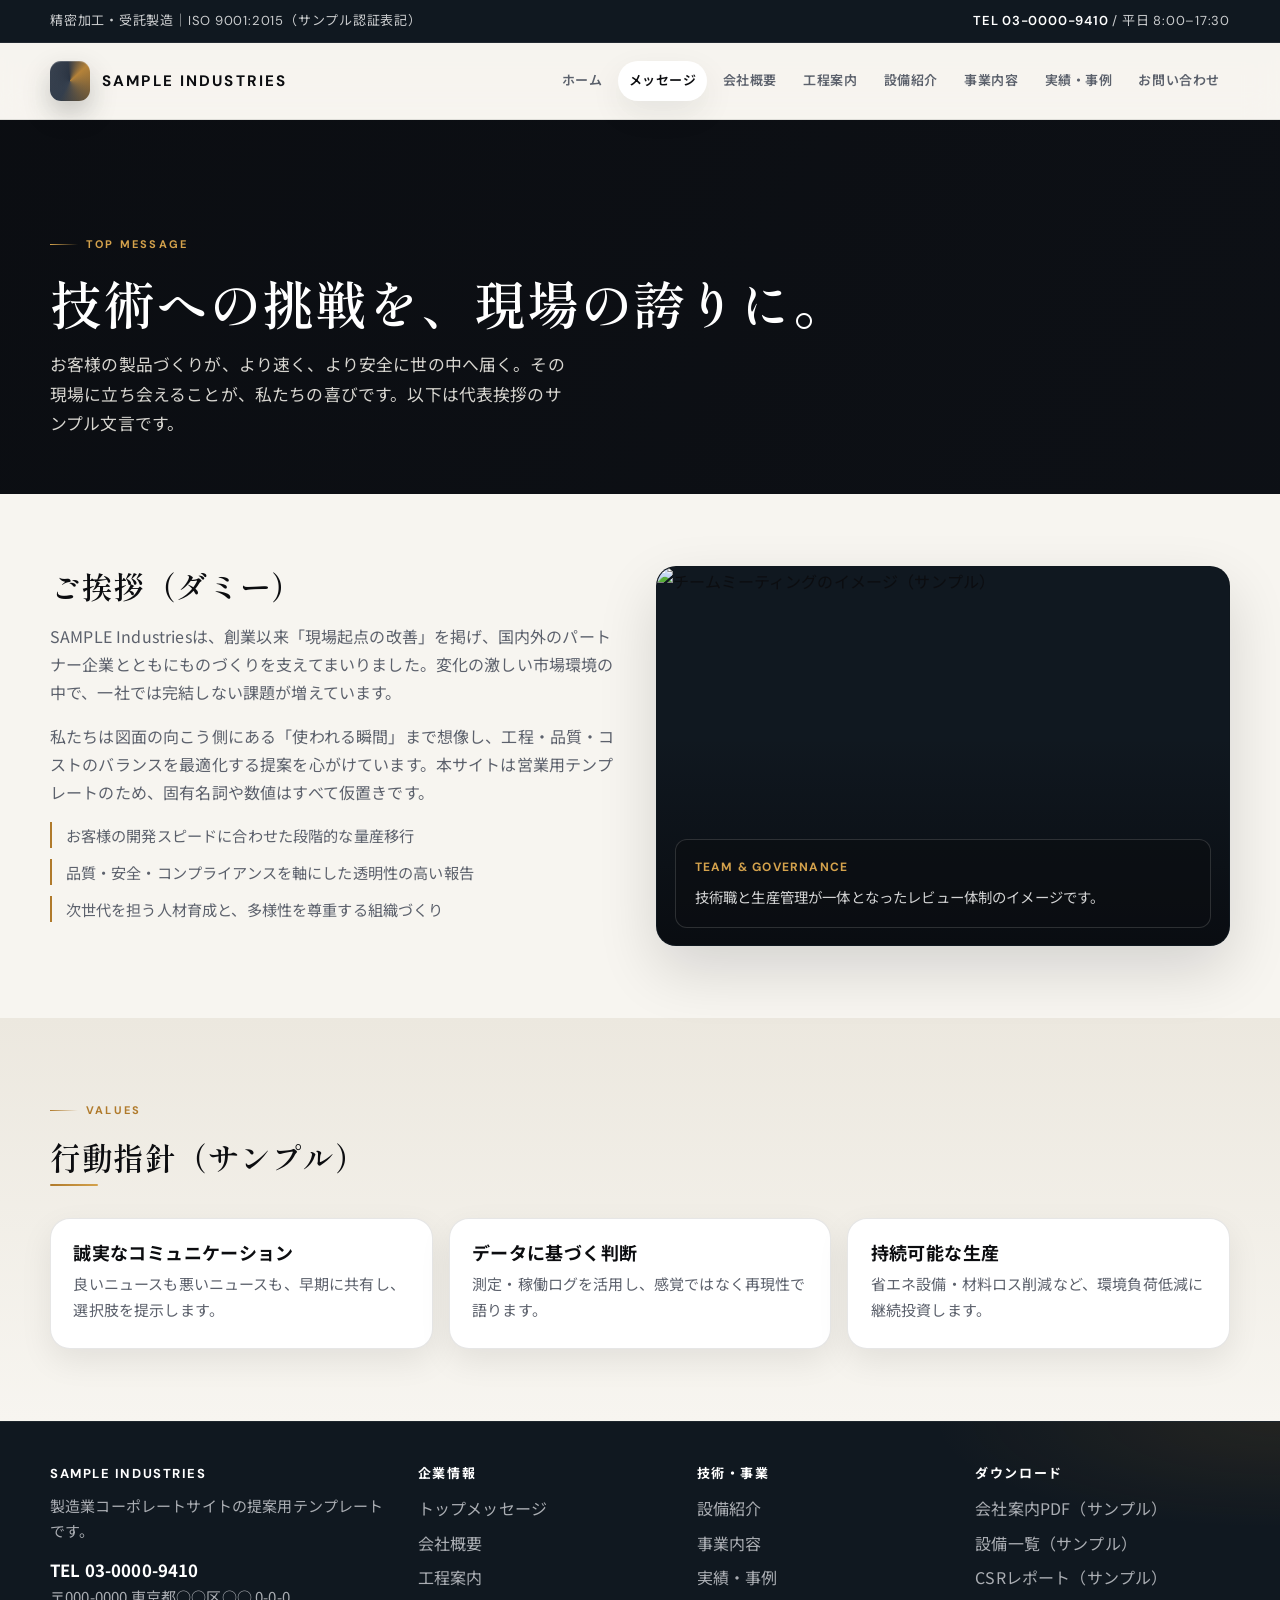
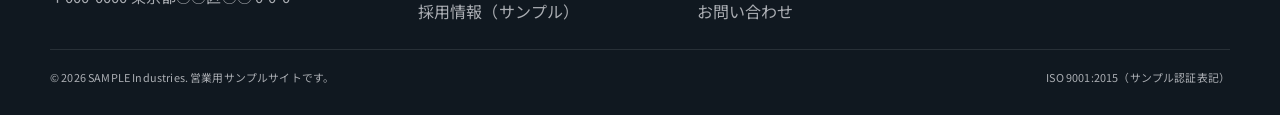
==== about.html @ 42953456 "first commit" ====
<!doctype html>
<html lang="ja">
  <head>
    <meta charset="UTF-8" />
    <meta name="viewport" content="width=device-width, initial-scale=1.0" />
    <title>トップメッセージ | SAMPLE Industries</title>
    <link rel="preconnect" href="https://fonts.googleapis.com" />
    <link rel="preconnect" href="https://fonts.gstatic.com" crossorigin />
    <link
      href="https://fonts.googleapis.com/css2?family=DM+Sans:ital,opsz,wght@0,9..40,400;0,9..40,500;0,9..40,600;0,9..40,700&family=Noto+Sans+JP:wght@400;500;600;700&family=Shippori+Mincho:wght@500;600;700&display=swap"
      rel="stylesheet"
    />
    <link rel="stylesheet" href="assets/css/style.css" />
  </head>
  <body>
    <div class="topbar">
      <div class="container topbar-inner">
        <div>精密加工・受託製造｜ISO 9001:2015（サンプル認証表記）</div>
        <div><strong>TEL 03-0000-9410</strong> / 平日 8:00–17:30</div>
      </div>
    </div>
    <header class="site-header">
      <div class="container header-inner">
        <a href="index.html" class="brand">
          <span class="brand-mark" aria-hidden="true"></span>
          <span>SAMPLE Industries</span>
        </a>
        <button class="nav-toggle" type="button" aria-label="メニューを開く" aria-expanded="false">Menu</button>
        <nav class="global-nav">
          <div class="global-nav__scroll">
          <a href="index.html">ホーム</a>
          <a href="about.html" class="is-active">メッセージ</a>
          <a href="company.html">会社概要</a>
          <a href="process.html">工程案内</a>
          <a href="equipment.html">設備紹介</a>
          <a href="services.html">事業内容</a>
          <a href="works.html">実績・事例</a>
          <a href="contact.html" class="global-nav__contact-link">お問い合わせ</a>
          </div>
          <div class="mobile-nav-cta">
            <div class="mobile-nav-cta__card">
              <p class="mobile-nav-cta__title">
                加工・製造に関するお悩みは、なんでもお気軽にご相談ください！
              </p>
              <a href="contact.html" class="mobile-nav-cta__btn">
                フォームで相談する
                <span class="mobile-nav-cta__btn-icon" aria-hidden="true">▶</span>
              </a>
              <p class="mobile-nav-cta__tel">
                <a href="tel:+81300009410">
                  <svg viewBox="0 0 24 24" width="24" height="24" aria-hidden="true">
                    <path
                      d="M6.62 10.79c1.44 2.83 3.76 5.14 6.59 6.59l2.2-2.2c.27-.27.67-.36 1.02-.24 1.12.37 2.33.57 3.57.57.55 0 1 .45 1 1V20c0 .55-.45 1-1 1-9.39 0-17-7.61-17-17 0-.55.45-1 1-1h3.5c.55 0 1 .45 1 1 0 1.25.2 2.45.57 3.57.11.35.03.74-.25 1.02l-2.2 2.2z"
                    />
                  </svg>
                  03-0000-9410
                </a>
              </p>
              <p class="mobile-nav-cta__hours">お電話でのご相談はこちら（土日を除く 平日8:00〜17:30）</p>
            </div>
          </div>
        </nav>
      </div>
    </header>

    <main>
      <section class="sub-hero bg-image-section" style="--bg-image: url('https://images.unsplash.com/photo-1473341304170-971dccb5ac1e?auto=format&fit=crop&w=2000&q=80')">
        <div class="container">
          <span class="eyebrow">Top message</span>
          <h1>技術への挑戦を、現場の誇りに。</h1>
          <p class="lead">
            お客様の製品づくりが、より速く、より安全に世の中へ届く。その現場に立ち会えることが、私たちの喜びです。以下は代表挨拶のサンプル文言です。
          </p>
        </div>
      </section>

      <section>
        <div class="container hero-grid">
          <article class="text-block">
            <h2>ご挨拶（ダミー）</h2>
            <p>
              SAMPLE
              Industriesは、創業以来「現場起点の改善」を掲げ、国内外のパートナー企業とともにものづくりを支えてまいりました。変化の激しい市場環境の中で、一社では完結しない課題が増えています。
            </p>
            <p>
              私たちは図面の向こう側にある「使われる瞬間」まで想像し、工程・品質・コストのバランスを最適化する提案を心がけています。本サイトは営業用テンプレートのため、固有名詞や数値はすべて仮置きです。
            </p>
            <ul class="feature-list">
              <li>お客様の開発スピードに合わせた段階的な量産移行</li>
              <li>品質・安全・コンプライアンスを軸にした透明性の高い報告</li>
              <li>次世代を担う人材育成と、多様性を尊重する組織づくり</li>
            </ul>
          </article>
          <article class="visual-card">
            <img
              src="https://images.unsplash.com/photo-1522071820081-009f0129c71c?auto=format&fit=crop&w=1200&q=80"
              alt="チームミーティングのイメージ（サンプル）"
              width="1200"
              height="800"
            />
            <div class="visual-meta">
              <strong>Team &amp; Governance</strong>
              <p>技術職と生産管理が一体となったレビュー体制のイメージです。</p>
            </div>
          </article>
        </div>
      </section>

      <section class="section-muted">
        <div class="container">
          <div class="section-head">
            <span class="eyebrow">Values</span>
            <h2>行動指針（サンプル）</h2>
          </div>
          <div class="service-tiles">
            <article class="service-tile">
              <h3>誠実なコミュニケーション</h3>
              <p>良いニュースも悪いニュースも、早期に共有し、選択肢を提示します。</p>
            </article>
            <article class="service-tile">
              <h3>データに基づく判断</h3>
              <p>測定・稼働ログを活用し、感覚ではなく再現性で語ります。</p>
            </article>
            <article class="service-tile">
              <h3>持続可能な生産</h3>
              <p>省エネ設備・材料ロス削減など、環境負荷低減に継続投資します。</p>
            </article>
          </div>
        </div>
      </section>
    </main>

    <footer class="site-footer">
      <div class="container">
        <div class="footer-grid">
          <div class="footer-col footer-contact">
            <h3>SAMPLE Industries</h3>
            <p>製造業コーポレートサイトの提案用テンプレートです。</p>
            <p><strong>TEL 03-0000-9410</strong><br />〒000-0000 東京都○○区○○ 0-0-0</p>
          </div>
          <div class="footer-col">
            <h3>企業情報</h3>
            <ul>
              <li><a href="about.html">トップメッセージ</a></li>
              <li><a href="company.html">会社概要</a></li>
              <li><a href="process.html">工程案内</a></li>
              <li><a href="recruit.html">採用情報（サンプル）</a></li>
            </ul>
          </div>
          <div class="footer-col">
            <h3>技術・事業</h3>
            <ul>
              <li><a href="equipment.html">設備紹介</a></li>
              <li><a href="services.html">事業内容</a></li>
              <li><a href="works.html">実績・事例</a></li>
              <li><a href="contact.html">お問い合わせ</a></li>
            </ul>
          </div>
          <div class="footer-col">
            <h3>ダウンロード</h3>
            <ul>
              <li><a href="contact.html">会社案内PDF（サンプル）</a></li>
              <li><a href="contact.html">設備一覧（サンプル）</a></li>
              <li><a href="contact.html">CSRレポート（サンプル）</a></li>
            </ul>
          </div>
        </div>
        <div class="footer-bottom">
          <small>© 2026 SAMPLE Industries. 営業用サンプルサイトです。</small>
          <small>ISO 9001:2015（サンプル認証表記）</small>
        </div>
      </div>
    </footer>

    <script src="assets/js/main.js"></script>
  </body>
</html>
---- assets/css/style.css ----
/* SAMPLE Industries — manufacturing corporate template */

:root {
  --ink: #0c0d10;
  --ink-soft: #1e2229;
  --paper: #f7f5f0;
  --paper-2: #ece8df;
  --line: rgba(12, 13, 16, 0.1);
  --line-strong: rgba(12, 13, 16, 0.18);
  --muted: #5c616c;
  --fog: #8b9099;
  --accent: #b07a2b;
  --accent-2: #d4a24c;
  --deep: #101820;
  --deep-2: #1a2433;
  --glow: rgba(212, 162, 76, 0.35);
  --radius: 20px;
  --radius-sm: 12px;
  --shadow: 0 24px 60px rgba(8, 10, 14, 0.14);
  --shadow-soft: 0 12px 32px rgba(8, 10, 14, 0.08);
  --container: min(1180px, calc(100vw - 2.5rem));
  --font-sans: "Noto Sans JP", "DM Sans", system-ui, sans-serif;
  --font-display: "Shippori Mincho", "Noto Serif JP", serif;
  --font-ui: "DM Sans", "Noto Sans JP", system-ui, sans-serif;
  /* モバイルドロワー：トップバー + ヘッダー分をビューポートから差し引く基準（min-height と一致） */
  --topbar-min-h: 42px;
  --site-header-min-h: 76px;
}

*,
*::before,
*::after {
  box-sizing: border-box;
}

html {
  scroll-behavior: smooth;
}

html.nav-open {
  overflow: hidden !important;
}

body.nav-open {
  overflow: hidden !important;
}

body {
  margin: 0;
  color: var(--ink);
  background: var(--paper);
  font-family: var(--font-sans);
  font-size: 1rem;
  line-height: 1.75;
  letter-spacing: 0.01em;
  -webkit-font-smoothing: antialiased;
}

img {
  max-width: 100%;
  display: block;
}

a {
  color: inherit;
  text-decoration: none;
}

.container {
  width: var(--container);
  margin: 0 auto;
}

/* —— Top bar —— */
.topbar {
  background: var(--deep);
  color: rgba(255, 255, 255, 0.78);
  font-family: var(--font-ui);
  font-size: 0.8125rem;
  letter-spacing: 0.06em;
  border-bottom: 1px solid rgba(255, 255, 255, 0.08);
}

.topbar-inner {
  min-height: 42px;
  display: flex;
  align-items: center;
  justify-content: space-between;
  gap: 1rem;
  flex-wrap: wrap;
}

.topbar strong {
  color: #fff;
  font-weight: 600;
}

/* —— Header —— */
.site-header {
  position: sticky;
  top: 0;
  z-index: 120;
  background: rgba(247, 245, 240, 0.82);
  backdrop-filter: blur(16px) saturate(1.2);
  border-bottom: 1px solid var(--line);
}

.header-inner {
  display: flex;
  align-items: center;
  justify-content: space-between;
  gap: 1.25rem;
  min-height: 76px;
}

.brand {
  display: inline-flex;
  align-items: center;
  gap: 0.75rem;
  flex-shrink: 0;
}

.brand-mark {
  width: 40px;
  height: 40px;
  border-radius: 11px;
  background:
    linear-gradient(145deg, rgba(255, 255, 255, 0.12), transparent),
    conic-gradient(from 210deg, #2a3544, #1a2433 40%, #b07a2b 55%, #2a3544);
  box-shadow:
    0 1px 0 rgba(255, 255, 255, 0.2) inset,
    0 12px 28px rgba(0, 0, 0, 0.22);
}

.brand span:last-child {
  font-family: var(--font-ui);
  font-weight: 700;
  font-size: 0.95rem;
  letter-spacing: 0.14em;
  text-transform: uppercase;
  color: var(--ink);
}

.nav-toggle {
  display: none;
  border: 1px solid var(--line-strong);
  background: #fff;
  color: var(--ink);
  border-radius: 10px;
  padding: 0.5rem 0.85rem;
  font-family: var(--font-ui);
  font-size: 0.75rem;
  font-weight: 600;
  letter-spacing: 0.12em;
  cursor: pointer;
}

.global-nav {
  display: flex;
  align-items: center;
  justify-content: flex-end;
  flex-wrap: wrap;
  gap: 0.15rem 0.35rem;
}

/* PCは display:contents でリンクを横並びに。SPではスクロール領域としてボックス化 */
.global-nav__scroll {
  display: contents;
}

.global-nav__scroll > a {
  font-family: var(--font-ui);
  font-size: 0.8125rem;
  font-weight: 600;
  letter-spacing: 0.04em;
  color: var(--muted);
  padding: 0.55rem 0.65rem;
  border-radius: 999px;
  transition:
    color 0.2s ease,
    background 0.2s ease;
}

.global-nav__scroll > a:hover {
  color: var(--ink);
  background: rgba(12, 13, 16, 0.05);
}

.global-nav__scroll > a.is-active {
  color: var(--ink);
  background: #fff;
  box-shadow: var(--shadow-soft);
}

/* PCヘッダーのみ「お問い合わせ」リンクを表示。SPドロワー下部にCTAを別配置 */
.mobile-nav-cta {
  display: none;
}

/* —— Typography —— */
h1,
h2,
h3 {
  margin: 0 0 0.85rem;
  font-family: var(--font-display);
  font-weight: 600;
  line-height: 1.28;
  letter-spacing: 0.02em;
}

h1 {
  font-size: clamp(2rem, 4.2vw, 3.25rem);
}

h2 {
  font-size: clamp(1.45rem, 2.4vw, 2rem);
}

h3 {
  font-size: 1.125rem;
  font-family: var(--font-sans);
  font-weight: 700;
}

.lead {
  color: var(--muted);
  max-width: 58ch;
  margin: 0;
  font-size: 1.05rem;
}

.eyebrow {
  display: inline-flex;
  align-items: center;
  gap: 0.5rem;
  font-family: var(--font-ui);
  font-size: 0.6875rem;
  font-weight: 700;
  letter-spacing: 0.2em;
  text-transform: uppercase;
  color: var(--accent);
  margin-bottom: 1rem;
}

.eyebrow::before {
  content: "";
  width: 28px;
  height: 1px;
  background: linear-gradient(90deg, var(--accent), transparent);
}

.section-head {
  margin-bottom: 2rem;
}

.section-head h2 {
  position: relative;
  padding-bottom: 0.65rem;
}

.section-head h2::after {
  content: "";
  position: absolute;
  left: 0;
  bottom: 0;
  width: 48px;
  height: 2px;
  background: linear-gradient(90deg, var(--accent), var(--accent-2));
  border-radius: 99px;
}

.section-head-row {
  display: flex;
  align-items: flex-end;
  justify-content: space-between;
  gap: 1rem;
  flex-wrap: wrap;
}

.section-link {
  display: inline-flex;
  align-items: center;
  gap: 0.4rem;
  font-family: var(--font-ui);
  font-weight: 600;
  font-size: 0.875rem;
  color: var(--accent);
  letter-spacing: 0.04em;
}

.section-link::after {
  content: "→";
  transition: transform 0.2s ease;
}

.section-link:hover::after {
  transform: translateX(4px);
}

.section-link.light {
  color: #fff;
}

/* —— Buttons —— */
.btn {
  display: inline-flex;
  align-items: center;
  justify-content: center;
  gap: 0.5rem;
  padding: 0.85rem 1.35rem;
  border-radius: 999px;
  font-family: var(--font-ui);
  font-weight: 600;
  font-size: 0.875rem;
  letter-spacing: 0.06em;
  border: 1px solid transparent;
  cursor: pointer;
  transition:
    transform 0.2s ease,
    box-shadow 0.2s ease,
    background 0.2s ease;
}

.btn-primary {
  background: linear-gradient(135deg, #c48a32, #9a6b2b);
  color: #fff;
  box-shadow: 0 14px 36px rgba(176, 122, 43, 0.35);
}

.btn-primary:hover {
  transform: translateY(-2px);
  box-shadow: 0 18px 44px rgba(176, 122, 43, 0.42);
}

.btn-ghost {
  border-color: rgba(255, 255, 255, 0.35);
  color: #fff;
  background: rgba(255, 255, 255, 0.06);
}

.btn-ghost:hover {
  background: rgba(255, 255, 255, 0.12);
}

.btn-outline {
  border-color: var(--line-strong);
  color: var(--ink);
  background: #fff;
}

.btn-outline:hover {
  border-color: var(--ink);
}

.hero-cta {
  margin-top: 1.75rem;
  display: flex;
  gap: 0.85rem;
  flex-wrap: wrap;
}

/* —— Home hero —— */
.hero-home {
  position: relative;
  min-height: calc(100vh - 118px);
  display: grid;
  align-items: end;
  padding: 0;
  overflow: hidden;
  background: var(--deep);
}

.hero-home__media {
  position: absolute;
  inset: 0;
}

.hero-home__media img {
  width: 100%;
  height: 100%;
  object-fit: cover;
  transform: scale(1.04);
  animation: hero-ken 22s ease-in-out infinite alternate;
}

@keyframes hero-ken {
  from {
    transform: scale(1.04) translate(0, 0);
  }
  to {
    transform: scale(1.12) translate(-1.5%, 1%);
  }
}

.hero-home__veil {
  position: absolute;
  inset: 0;
  background:
    linear-gradient(105deg, rgba(8, 10, 14, 0.88) 0%, rgba(8, 10, 14, 0.55) 45%, rgba(8, 10, 14, 0.25) 100%),
    radial-gradient(ellipse 80% 50% at 20% 100%, rgba(176, 122, 43, 0.2), transparent 55%);
}

.hero-home__grid {
  position: absolute;
  inset: 0;
  opacity: 0.07;
  background-image:
    linear-gradient(rgba(255, 255, 255, 1) 1px, transparent 1px),
    linear-gradient(90deg, rgba(255, 255, 255, 1) 1px, transparent 1px);
  background-size: 56px 56px;
  pointer-events: none;
}

.hero-home__content {
  position: relative;
  z-index: 2;
  width: 100%;
  padding: clamp(2.5rem, 6vw, 5rem) 0 clamp(2.5rem, 5vw, 4rem);
}

.hero-home__content .container {
  max-width: 1180px;
}

.hero-home__tag {
  font-family: var(--font-ui);
  font-size: 0.6875rem;
  font-weight: 700;
  letter-spacing: 0.22em;
  text-transform: uppercase;
  color: rgba(255, 255, 255, 0.55);
  margin-bottom: 1rem;
}

.hero-home h1 {
  color: #fff;
  max-width: 14ch;
  text-shadow: 0 2px 40px rgba(0, 0, 0, 0.35);
}

.hero-home .lead {
  color: rgba(255, 255, 255, 0.82);
  max-width: 48ch;
  font-size: clamp(0.95rem, 1.5vw, 1.1rem);
}

.hero-home__scroll {
  display: inline-flex;
  align-items: center;
  gap: 0.5rem;
  margin-top: 2rem;
  font-family: var(--font-ui);
  font-size: 0.6875rem;
  letter-spacing: 0.28em;
  text-transform: uppercase;
  color: rgba(255, 255, 255, 0.45);
}

.hero-home__scroll span {
  display: block;
  width: 1px;
  height: 40px;
  background: linear-gradient(180deg, var(--accent-2), transparent);
}

/* —— Inner page hero —— */
.sub-hero {
  position: relative;
  padding: clamp(4rem, 10vw, 6.5rem) 0 clamp(2.5rem, 5vw, 3.5rem);
  overflow: hidden;
}

/* position: relative が無いと ::before/::after がセクション外に張り付き、明背景＋白文字になる */
.bg-image-section {
  position: relative;
  overflow: hidden;
  isolation: isolate;
  color: #f4f1eb;
}

.bg-image-section::before {
  content: "";
  position: absolute;
  inset: 0;
  z-index: 0;
  background-color: #151b24;
  background-image: var(--bg-image);
  background-size: cover;
  background-position: center;
}

.bg-image-section::after {
  content: "";
  position: absolute;
  inset: 0;
  z-index: 1;
  background: linear-gradient(120deg, rgba(10, 12, 16, 0.9), rgba(10, 12, 16, 0.72));
  pointer-events: none;
}

.bg-image-section .container {
  position: relative;
  z-index: 2;
}

.bg-image-section .eyebrow {
  color: var(--accent-2);
}

.bg-image-section .eyebrow::before {
  background: linear-gradient(90deg, var(--accent-2), transparent);
}

.bg-image-section h1 {
  color: #fff;
}

.bg-image-section .section-head h2 {
  color: #f4f1eb;
}

.bg-image-section .section-head h2::after {
  background: linear-gradient(90deg, var(--accent-2), rgba(255, 255, 255, 0.55));
}

.bg-image-section .lead,
.bg-image-section p {
  color: rgba(244, 241, 235, 0.88);
}

/* —— Sections —— */
section {
  padding: clamp(3rem, 6vw, 4.5rem) 0;
}

.section-dark {
  background: var(--deep);
  color: rgba(255, 255, 255, 0.82);
}

.section-dark h2,
.section-dark h3 {
  color: #fff;
}

.section-dark .section-head h2::after {
  background: linear-gradient(90deg, var(--accent-2), #fff);
}

.section-dark .lead,
.section-dark p {
  color: rgba(255, 255, 255, 0.72);
}

.section-dark .eyebrow {
  color: var(--accent-2);
}

.section-muted {
  background: linear-gradient(180deg, var(--paper-2), var(--paper));
}

/* —— Statement band —— */
.statement {
  display: grid;
  grid-template-columns: 1fr 1.15fr;
  gap: clamp(1.5rem, 4vw, 3rem);
  align-items: center;
}

.statement__figure {
  position: relative;
  border-radius: calc(var(--radius) + 6px);
  overflow: hidden;
  box-shadow: var(--shadow);
  border: 1px solid var(--line);
  aspect-ratio: 4/3;
}

.statement__figure img {
  width: 100%;
  height: 100%;
  object-fit: cover;
}

.statement__figure::after {
  content: "";
  position: absolute;
  inset: 0;
  border-radius: inherit;
  box-shadow: inset 0 0 0 1px rgba(255, 255, 255, 0.12);
  pointer-events: none;
}

.pullquote {
  font-family: var(--font-display);
  font-size: clamp(1.35rem, 2.2vw, 1.75rem);
  line-height: 1.55;
  color: var(--ink-soft);
  margin: 0 0 1.25rem;
  padding-left: 1.25rem;
  border-left: 3px solid var(--accent);
}

/* —— Reason grid (Kogure-style) —— */
.reason-grid {
  display: grid;
  grid-template-columns: repeat(3, 1fr);
  gap: 1rem;
}

.reason-card {
  background: rgba(255, 255, 255, 0.04);
  border: 1px solid rgba(255, 255, 255, 0.12);
  border-radius: var(--radius);
  padding: 1.35rem 1.4rem;
  transition:
    border-color 0.25s ease,
    transform 0.25s ease,
    background 0.25s ease;
}

.reason-card:hover {
  border-color: rgba(212, 162, 76, 0.45);
  background: rgba(255, 255, 255, 0.06);
  transform: translateY(-3px);
}

.reason-card__num {
  font-family: var(--font-ui);
  font-size: 0.6875rem;
  font-weight: 700;
  letter-spacing: 0.16em;
  color: var(--accent-2);
  margin-bottom: 0.5rem;
}

.reason-card h3 {
  color: #fff;
  margin-bottom: 0.5rem;
}

.reason-card p {
  margin: 0;
  font-size: 0.9375rem;
  color: rgba(255, 255, 255, 0.68);
  line-height: 1.65;
}

/* —— Service tiles —— */
.service-tiles {
  display: grid;
  grid-template-columns: repeat(3, 1fr);
  gap: 1rem;
}

.service-tile {
  position: relative;
  background: #fff;
  border: 1px solid var(--line);
  border-radius: var(--radius);
  padding: 1.35rem 1.4rem 1.5rem;
  box-shadow: var(--shadow-soft);
  overflow: hidden;
  transition:
    box-shadow 0.25s ease,
    transform 0.25s ease;
}

.service-tile::before {
  content: "";
  position: absolute;
  top: 0;
  left: 0;
  right: 0;
  height: 3px;
  background: linear-gradient(90deg, var(--accent), var(--accent-2));
  opacity: 0;
  transition: opacity 0.25s ease;
}

.service-tile:hover {
  transform: translateY(-4px);
  box-shadow: var(--shadow);
}

.service-tile:hover::before {
  opacity: 1;
}

.service-tile h3 {
  margin-bottom: 0.45rem;
}

.service-tile p {
  margin: 0;
  color: var(--muted);
  font-size: 0.9375rem;
}

/* —— Works cards —— */
.works-grid {
  display: grid;
  grid-template-columns: repeat(2, 1fr);
  gap: 1.25rem;
}

.work-card {
  border-radius: var(--radius);
  overflow: hidden;
  border: 1px solid var(--line);
  background: #fff;
  box-shadow: var(--shadow-soft);
  display: grid;
  grid-template-rows: auto 1fr;
  transition: box-shadow 0.25s ease;
}

.work-card:hover {
  box-shadow: var(--shadow);
}

.work-card img {
  width: 100%;
  height: 240px;
  object-fit: cover;
}

.work-card__body {
  padding: 1.25rem 1.35rem 1.4rem;
}

.work-card__meta {
  font-family: var(--font-ui);
  font-size: 0.6875rem;
  font-weight: 700;
  letter-spacing: 0.14em;
  text-transform: uppercase;
  color: var(--accent);
  margin-bottom: 0.35rem;
}

.work-card p {
  margin: 0;
  color: var(--muted);
  font-size: 0.9375rem;
}

/* —— Feature band (on image section) —— */
.feature-band {
  display: grid;
  grid-template-columns: repeat(3, 1fr);
  gap: 1rem;
}

.feature-band article {
  border: 1px solid rgba(255, 255, 255, 0.22);
  border-radius: var(--radius-sm);
  padding: 1.1rem 1.15rem;
  background: rgba(255, 255, 255, 0.06);
  backdrop-filter: blur(6px);
}

.feature-band h3 {
  color: #fff;
  font-size: 1rem;
}

.feature-band p {
  margin: 0;
  color: rgba(255, 255, 255, 0.78);
  font-size: 0.9rem;
}

/* —— News —— */
.news-list {
  list-style: none;
  margin: 0;
  padding: 0;
  border: 1px solid var(--line);
  border-radius: var(--radius);
  background: #fff;
  overflow: hidden;
  box-shadow: var(--shadow-soft);
}

.news-list li {
  padding: 1rem 1.15rem;
  border-bottom: 1px solid var(--line);
  color: var(--muted);
  display: flex;
  gap: 1rem;
  align-items: baseline;
  flex-wrap: wrap;
}

.news-list li:last-child {
  border-bottom: none;
}

.news-list span {
  font-family: var(--font-ui);
  font-weight: 700;
  font-size: 0.8125rem;
  letter-spacing: 0.06em;
  color: var(--accent);
  flex-shrink: 0;
}

/* —— Marquee gallery —— */
.carousel-section {
  padding-bottom: 0;
}

.carousel-section .section-head {
  padding-left: max(1.25rem, calc((100vw - 1180px) / 2));
  padding-right: max(1.25rem, calc((100vw - 1180px) / 2));
}

.gallery-marquee {
  width: 100vw;
  margin-left: calc(50% - 50vw);
  overflow: hidden;
  display: flex;
  gap: 0.75rem;
}

.gallery-track {
  display: flex;
  gap: 0.75rem;
  flex-shrink: 0;
  min-width: max-content;
  animation: gallery-flow 48s linear infinite;
}

.gallery-track img {
  width: 320px;
  height: 200px;
  object-fit: cover;
  border-radius: 4px;
  filter: saturate(0.92) contrast(1.05);
}

@keyframes gallery-flow {
  from {
    transform: translateX(0);
  }
  to {
    transform: translateX(calc(-100% - 0.75rem));
  }
}

@media (prefers-reduced-motion: reduce) {
  .gallery-track {
    animation: none;
  }

  .hero-home__media img {
    animation: none;
  }
}

/* —— Contact showcase（工場背景＋半透明カード） —— */
.contact-showcase {
  --contact-navy: #002b5c;
  --contact-navy-hover: #003d7a;
  position: relative;
  padding: clamp(3.25rem, 9vw, 5.25rem) 1.25rem;
  overflow: hidden;
}

.contact-showcase__bg {
  position: absolute;
  inset: 0;
  background-color: #1a2433;
  background-image: url("https://images.unsplash.com/photo-1486262715619-67b85e0b08d3?auto=format&fit=crop&w=2400&q=82");
  background-size: cover;
  background-position: center;
  filter: saturate(0.62) brightness(0.74);
  transform: scale(1.03);
}

.contact-showcase__overlay {
  position: absolute;
  inset: 0;
  background: linear-gradient(180deg, rgba(10, 18, 32, 0.45) 0%, rgba(10, 18, 32, 0.55) 100%);
}

.contact-showcase__wrap {
  position: relative;
  z-index: 1;
  display: flex;
  justify-content: center;
}

.contact-showcase__card {
  width: 100%;
  max-width: 52rem;
  margin: 0 auto;
  padding: clamp(2rem, 5vw, 3rem) clamp(1.5rem, 4vw, 2.75rem);
  text-align: center;
  background: rgba(255, 255, 255, 0.9);
  backdrop-filter: blur(12px);
  -webkit-backdrop-filter: blur(12px);
  border: 1px solid rgba(255, 255, 255, 0.65);
  box-shadow:
    0 4px 24px rgba(0, 20, 50, 0.08),
    0 28px 64px rgba(0, 15, 40, 0.2);
  border-radius: 2px;
}

.contact-showcase__title {
  margin: 0 0 clamp(1.35rem, 3vw, 1.85rem);
  font-family: var(--font-sans);
  font-size: clamp(1.1rem, 2.15vw, 1.5rem);
  font-weight: 700;
  line-height: 1.55;
  color: var(--contact-navy);
  letter-spacing: 0.02em;
}

.contact-showcase__btn {
  display: inline-flex;
  align-items: center;
  justify-content: center;
  gap: 0.45rem;
  padding: 0.95rem 2.1rem;
  margin-bottom: clamp(1.75rem, 4vw, 2.25rem);
  background: var(--contact-navy);
  color: #fff;
  font-family: var(--font-sans);
  font-weight: 700;
  font-size: 0.9375rem;
  letter-spacing: 0.05em;
  border-radius: 0;
  border: none;
  cursor: pointer;
  text-decoration: none;
  transition:
    background 0.2s ease,
    transform 0.2s ease;
}

.contact-showcase__btn:hover {
  background: var(--contact-navy-hover);
  color: #fff;
}

.contact-showcase__btn-icon {
  display: inline-block;
  font-size: 0.55em;
  line-height: 1;
  margin-left: 0.15em;
  opacity: 0.95;
  transform: translateY(0.5px);
}

.contact-showcase__tel {
  margin: 0 0 0.45rem;
  font-family: var(--font-ui), var(--font-sans);
  font-size: clamp(1.65rem, 3.8vw, 2.65rem);
  font-weight: 700;
  letter-spacing: 0.03em;
  line-height: 1.2;
}

.contact-showcase__tel a {
  display: inline-flex;
  align-items: center;
  justify-content: center;
  gap: 0.45rem;
  color: var(--contact-navy);
  text-decoration: none;
  transition: opacity 0.2s ease;
}

.contact-showcase__tel a:hover {
  opacity: 0.82;
}

.contact-showcase__tel svg {
  flex-shrink: 0;
  width: 0.85em;
  height: 0.85em;
  fill: currentColor;
}

.contact-showcase__hours {
  margin: 0;
  font-size: 0.875rem;
  color: #3d4d5c;
  line-height: 1.6;
}

/* —— Footer —— */
.site-footer {
  margin-top: 0;
  padding: 2.75rem 0 1.75rem;
  background:
    radial-gradient(ellipse 60% 80% at 100% 0%, rgba(176, 122, 43, 0.12), transparent 45%),
    var(--deep);
  color: rgba(230, 232, 236, 0.72);
  border-top: 1px solid rgba(255, 255, 255, 0.06);
}

.footer-grid {
  display: grid;
  grid-template-columns: 1.35fr repeat(3, 1fr);
  gap: 1.5rem;
}

.footer-col h3 {
  font-family: var(--font-ui);
  font-size: 0.8125rem;
  font-weight: 700;
  letter-spacing: 0.12em;
  text-transform: uppercase;
  color: #fff;
  margin-bottom: 0.75rem;
}

.footer-col ul {
  margin: 0;
  padding: 0;
  list-style: none;
  display: grid;
  gap: 0.4rem;
}

.footer-col a {
  color: rgba(230, 232, 236, 0.72);
  transition: color 0.2s ease;
}

.footer-col a:hover {
  color: #fff;
}

.footer-contact p {
  margin: 0 0 0.85rem;
  font-size: 0.9375rem;
  line-height: 1.65;
}

.footer-contact strong {
  color: #fff;
  font-size: 1.05rem;
}

.footer-bottom {
  margin-top: 1.5rem;
  padding-top: 1.1rem;
  border-top: 1px solid rgba(255, 255, 255, 0.1);
  display: flex;
  justify-content: space-between;
  gap: 1rem;
  flex-wrap: wrap;
  font-size: 0.8125rem;
}

/* —— Content layouts —— */
.hero-grid {
  display: grid;
  grid-template-columns: 1fr 1fr;
  gap: clamp(1.25rem, 3vw, 2rem);
  align-items: start;
}

.text-block p {
  color: var(--muted);
}

.feature-list {
  display: grid;
  gap: 0.65rem;
  padding: 0;
  margin: 1rem 0 0;
  list-style: none;
}

.feature-list li {
  border-left: 2px solid var(--accent);
  padding-left: 0.85rem;
  color: var(--muted);
  font-size: 0.95rem;
}

.visual-card {
  position: relative;
  border-radius: var(--radius);
  overflow: hidden;
  background: var(--deep);
  min-height: 380px;
  display: flex;
  align-items: flex-end;
  box-shadow: var(--shadow);
  border: 1px solid var(--line);
}

.visual-card::before {
  content: "";
  position: absolute;
  inset: 0;
  background: linear-gradient(to top, rgba(8, 10, 14, 0.82), transparent 55%);
  z-index: 1;
}

.visual-card img {
  position: absolute;
  inset: 0;
  width: 100%;
  height: 100%;
  object-fit: cover;
}

.visual-meta {
  position: relative;
  z-index: 2;
  margin: 1.1rem;
  padding: 1.1rem 1.2rem;
  width: calc(100% - 2.2rem);
  border-radius: var(--radius-sm);
  background: rgba(12, 14, 18, 0.72);
  border: 1px solid rgba(255, 255, 255, 0.14);
  color: rgba(255, 255, 255, 0.88);
}

.visual-meta strong {
  display: block;
  font-family: var(--font-ui);
  font-size: 0.75rem;
  letter-spacing: 0.1em;
  text-transform: uppercase;
  color: var(--accent-2);
  margin-bottom: 0.35rem;
}

.visual-meta p {
  margin: 0;
  font-size: 0.9rem;
  color: rgba(255, 255, 255, 0.82);
}

.card {
  background: #fff;
  border: 1px solid var(--line);
  border-radius: var(--radius);
  padding: 1.35rem 1.4rem;
  box-shadow: var(--shadow-soft);
}

.card p {
  color: var(--muted);
  margin-bottom: 0;
}

/* —— Tables —— */
.profile-table-wrap {
  border: 1px solid var(--line);
  border-radius: calc(var(--radius) + 4px);
  overflow: hidden;
  background: #fff;
  box-shadow: var(--shadow-soft);
}

.profile-table {
  width: 100%;
  border-collapse: collapse;
}

.profile-table tr {
  border-bottom: 1px solid var(--line);
}

.profile-table tr:last-child {
  border-bottom: none;
}

.profile-table th,
.profile-table td {
  text-align: left;
  padding: 1rem 1.2rem;
  vertical-align: top;
}

.profile-table th {
  width: 220px;
  background: linear-gradient(180deg, #f3f1ec, #ebe6dc);
  color: var(--ink-soft);
  font-weight: 700;
  font-size: 0.875rem;
  letter-spacing: 0.04em;
  border-right: 1px solid var(--line);
}

.profile-table td {
  color: var(--muted);
  background: #fff;
}

.profile-table tr:nth-child(even) td {
  background: #faf9f6;
}

/* —— Process steps —— */
.process-track {
  display: grid;
  gap: 1rem;
}

.process-step {
  display: grid;
  grid-template-columns: auto 1fr;
  gap: 1.25rem;
  align-items: start;
  padding: 1.35rem 1.4rem;
  background: #fff;
  border: 1px solid var(--line);
  border-radius: var(--radius);
  box-shadow: var(--shadow-soft);
}

.process-step__badge {
  width: 52px;
  height: 52px;
  border-radius: 14px;
  display: grid;
  place-items: center;
  font-family: var(--font-ui);
  font-weight: 800;
  font-size: 0.9375rem;
  color: #fff;
  background: linear-gradient(145deg, #c48a32, #7a5420);
  flex-shrink: 0;
}

.process-step p {
  margin: 0;
  color: var(--muted);
}

/* —— Equipment grid —— */
.equip-grid {
  display: grid;
  grid-template-columns: repeat(3, 1fr);
  gap: 1rem;
}

.equip-card {
  border-radius: var(--radius);
  overflow: hidden;
  border: 1px solid var(--line);
  background: #fff;
  box-shadow: var(--shadow-soft);
}

.equip-card img {
  width: 100%;
  height: 200px;
  object-fit: cover;
}

.equip-card__body {
  padding: 1.1rem 1.2rem 1.25rem;
}

.equip-card__body h3 {
  margin-bottom: 0.35rem;
}

.equip-card__body p {
  margin: 0;
  font-size: 0.9rem;
  color: var(--muted);
}

.stats-row {
  display: grid;
  grid-template-columns: repeat(4, 1fr);
  gap: 0.85rem;
  margin-top: 2rem;
}

.stat-pill {
  text-align: center;
  padding: 1.1rem 0.75rem;
  border-radius: var(--radius-sm);
  background: var(--deep);
  color: #fff;
  border: 1px solid rgba(255, 255, 255, 0.1);
}

.stat-pill strong {
  display: block;
  font-family: var(--font-display);
  font-size: 1.65rem;
  color: var(--accent-2);
  margin-bottom: 0.25rem;
}

.stat-pill span {
  font-size: 0.8125rem;
  color: rgba(255, 255, 255, 0.65);
}

/* —— Timeline —— */
.timeline {
  border-left: 2px solid var(--line-strong);
  margin-left: 0.65rem;
  padding-left: 1.5rem;
  display: grid;
  gap: 1.5rem;
}

.timeline-item {
  position: relative;
}

.timeline-item::before {
  content: "";
  position: absolute;
  left: calc(-1.5rem - 7px);
  top: 0.35rem;
  width: 12px;
  height: 12px;
  border-radius: 99px;
  background: var(--accent);
  box-shadow: 0 0 0 4px var(--paper);
}

.timeline-item h3 {
  font-size: 1rem;
  margin-bottom: 0.35rem;
}

.timeline-item p {
  margin: 0;
  color: var(--muted);
  font-size: 0.9375rem;
}

/* —— Contact form —— */
.contact-form {
  display: grid;
  gap: 1rem;
}

.contact-form label {
  display: grid;
  gap: 0.35rem;
  font-weight: 600;
  font-size: 0.875rem;
  color: var(--ink-soft);
}

.contact-form input,
.contact-form textarea {
  width: 100%;
  border: 1px solid var(--line-strong);
  background: #faf9f6;
  color: var(--ink);
  border-radius: var(--radius-sm);
  padding: 0.75rem 0.9rem;
  font: inherit;
  transition:
    border-color 0.2s ease,
    box-shadow 0.2s ease;
}

.contact-form input:focus,
.contact-form textarea:focus {
  outline: none;
  border-color: var(--accent);
  box-shadow: 0 0 0 3px var(--glow);
}

.contact-form textarea {
  min-height: 160px;
  resize: vertical;
}

.access-grid {
  display: grid;
  grid-template-columns: 1.15fr 0.85fr;
  gap: 1rem;
}

.access-card {
  border: 1px solid var(--line);
  border-radius: var(--radius);
  background: #fff;
  padding: 1.2rem 1.3rem;
  box-shadow: var(--shadow-soft);
}

.access-card p {
  margin: 0 0 0.65rem;
  color: var(--muted);
}

.access-card p:last-child {
  margin-bottom: 0;
}

.map-frame {
  border-radius: var(--radius);
  overflow: hidden;
  border: 1px solid var(--line);
  box-shadow: var(--shadow-soft);
}

.map-frame iframe {
  width: 100%;
  height: 400px;
  border: 0;
  display: block;
}

/* —— Service detail list —— */
.service-detail {
  display: grid;
  gap: 1.25rem;
}

.service-detail article {
  display: grid;
  grid-template-columns: 120px 1fr;
  gap: 1.25rem;
  padding: 1.25rem 0;
  border-bottom: 1px solid var(--line);
}

.service-detail article:last-child {
  border-bottom: none;
}

.service-detail__index {
  font-family: var(--font-ui);
  font-weight: 800;
  font-size: 2rem;
  line-height: 1;
  color: rgba(176, 122, 43, 0.35);
}

.service-detail p {
  margin: 0;
  color: var(--muted);
}

/* —— Mobile —— */
@media (max-width: 1024px) {
  .global-nav__scroll > a {
    font-size: 0.75rem;
    padding: 0.5rem 0.5rem;
  }

  .reason-grid,
  .service-tiles,
  .equip-grid,
  .feature-band {
    grid-template-columns: 1fr 1fr;
  }

  .stats-row {
    grid-template-columns: repeat(2, 1fr);
  }

  .footer-grid {
    grid-template-columns: 1fr 1fr;
  }
}

.nav-backdrop {
  display: none;
}

@media (max-width: 820px) {
  /*
    backdrop-filter は fixed の包含ブロックになる。
    .global-nav が header 内にあるため、SP でドロワーがヘッダー高だけに縛られメニューが消える。
    モバイルではブラーを止め、不透明寄りのヘッダー背景にする。
  */
  .site-header {
    backdrop-filter: none;
    -webkit-backdrop-filter: none;
    background: rgba(247, 245, 240, 0.97);
  }

  .nav-backdrop {
    position: fixed;
    inset: 0;
    z-index: 115;
    background: rgba(8, 10, 14, 0.55);
    opacity: 0;
    transition: opacity 0.3s ease;
  }

  .nav-backdrop.is-visible {
    display: block;
    opacity: 1;
  }

  .statement,
  .hero-grid,
  .access-grid {
    grid-template-columns: 1fr;
  }

  .reason-grid,
  .service-tiles,
  .works-grid,
  .equip-grid,
  .feature-band {
    grid-template-columns: 1fr;
  }

  .service-detail article {
    grid-template-columns: 1fr;
  }

  .service-detail__index {
    font-size: 1.5rem;
  }

  .footer-grid {
    grid-template-columns: 1fr;
  }

  .nav-toggle {
    display: inline-flex;
  }

  /* パネルは画面上端〜下端まで覆う（背景の途中から始まる違和感を防ぐ）。リンク開始位置だけトップバー＋ヘッダー分下げる */
  .global-nav {
    position: fixed;
    top: 0;
    right: 0;
    bottom: 0;
    width: min(88vw, 300px);
    height: auto;
    max-height: none;
    margin: 0;
    padding: calc(
        var(--topbar-min-h) + var(--site-header-min-h) + env(safe-area-inset-top, 0px) + 0.5rem
      )
      1rem 0;
    box-sizing: border-box;
    min-height: 0;
    background:
      linear-gradient(rgba(18, 24, 32, 0.92), rgba(18, 24, 32, 0.92)),
      url("https://images.unsplash.com/photo-1486262715619-67b85e0b08d3?auto=format&fit=crop&w=800&q=70") center / cover no-repeat;
    border-left: 1px solid rgba(255, 255, 255, 0.1);
    flex-direction: column;
    align-items: stretch;
    justify-content: flex-start;
    gap: 0;
    transform: translateX(100%);
    transition: transform 0.3s cubic-bezier(0.4, 0, 0.2, 1);
    box-shadow: -24px 0 48px rgba(0, 0, 0, 0.45);
    overflow: hidden;
    overscroll-behavior: contain;
    -webkit-overflow-scrolling: touch;
    z-index: 140;
  }

  .global-nav.is-open {
    transform: translateX(0);
  }

  .global-nav__scroll {
    display: flex;
    flex-direction: column;
    align-items: stretch;
    flex: 1 1 0;
    min-height: 0;
    gap: 0.25rem;
    overflow-x: hidden;
    overflow-y: auto;
    overscroll-behavior: contain;
    -webkit-overflow-scrolling: touch;
    padding-bottom: 0.35rem;
  }

  .global-nav__contact-link {
    display: none !important;
  }

  .mobile-nav-cta {
    display: block;
    flex: 0 0 auto;
    flex-shrink: 0;
    padding-top: 0.5rem;
    padding-bottom: max(0.75rem, env(safe-area-inset-bottom, 0px));
    margin-top: 0;
  }

  .mobile-nav-cta__card {
    background: #f5f5f5;
    padding: 1rem 0.85rem 1.1rem;
    border-radius: 12px;
    box-shadow:
      0 6px 20px rgba(0, 0, 0, 0.28),
      0 1px 0 rgba(255, 255, 255, 0.08) inset;
    text-align: center;
    border: 1px solid rgba(0, 0, 0, 0.06);
  }

  .mobile-nav-cta__title {
    margin: 0 0 0.75rem;
    font-family: var(--font-sans);
    font-size: 0.78rem;
    font-weight: 700;
    line-height: 1.5;
    color: #1a3059;
    letter-spacing: 0.02em;
  }

  .mobile-nav-cta__btn {
    display: inline-flex;
    align-items: center;
    justify-content: center;
    gap: 0.35rem;
    width: 100%;
    box-sizing: border-box;
    padding: 0.72rem 0.85rem;
    margin-bottom: 0.85rem;
    background: #1a3059;
    color: #fff !important;
    font-family: var(--font-sans);
    font-weight: 700;
    font-size: 0.8125rem;
    letter-spacing: 0.04em;
    border-radius: 0;
    text-decoration: none;
    border: none;
    cursor: pointer;
    transition: background 0.2s ease;
  }

  .mobile-nav-cta__btn:hover {
    background: #243e6b;
    color: #fff !important;
  }

  .mobile-nav-cta__btn-icon {
    font-size: 0.6em;
    line-height: 1;
    opacity: 0.95;
  }

  .mobile-nav-cta__tel {
    margin: 0 0 0.25rem;
    font-family: var(--font-ui), var(--font-sans);
    font-size: clamp(1.1rem, 5vw, 1.28rem);
    font-weight: 700;
    line-height: 1.25;
  }

  .mobile-nav-cta__tel a {
    display: inline-flex;
    align-items: center;
    justify-content: center;
    gap: 0.35rem;
    color: #1a3059 !important;
    text-decoration: none;
  }

  .mobile-nav-cta__tel svg {
    flex-shrink: 0;
    width: 0.85em;
    height: 0.85em;
    fill: currentColor;
  }

  .mobile-nav-cta__hours {
    margin: 0;
    font-size: 0.6875rem;
    color: #5a6570;
    line-height: 1.55;
  }

  .global-nav__scroll > a {
    color: rgba(255, 255, 255, 0.82);
    border-radius: var(--radius-sm);
    padding: 0.75rem 0.9rem;
  }

  .global-nav__scroll > a:hover {
    background: rgba(255, 255, 255, 0.08);
    color: #fff;
  }

  .global-nav__scroll > a.is-active {
    background: rgba(212, 162, 76, 0.2);
    color: #fff;
    box-shadow: none;
  }

  .nav-toggle {
    position: relative;
    z-index: 200;
  }

  .gallery-track img {
    width: 260px;
    height: 165px;
  }

  .profile-table th,
  .profile-table td {
    display: block;
    width: 100%;
  }

  .profile-table th {
    border-right: none;
    border-bottom: 1px solid var(--line);
  }
}
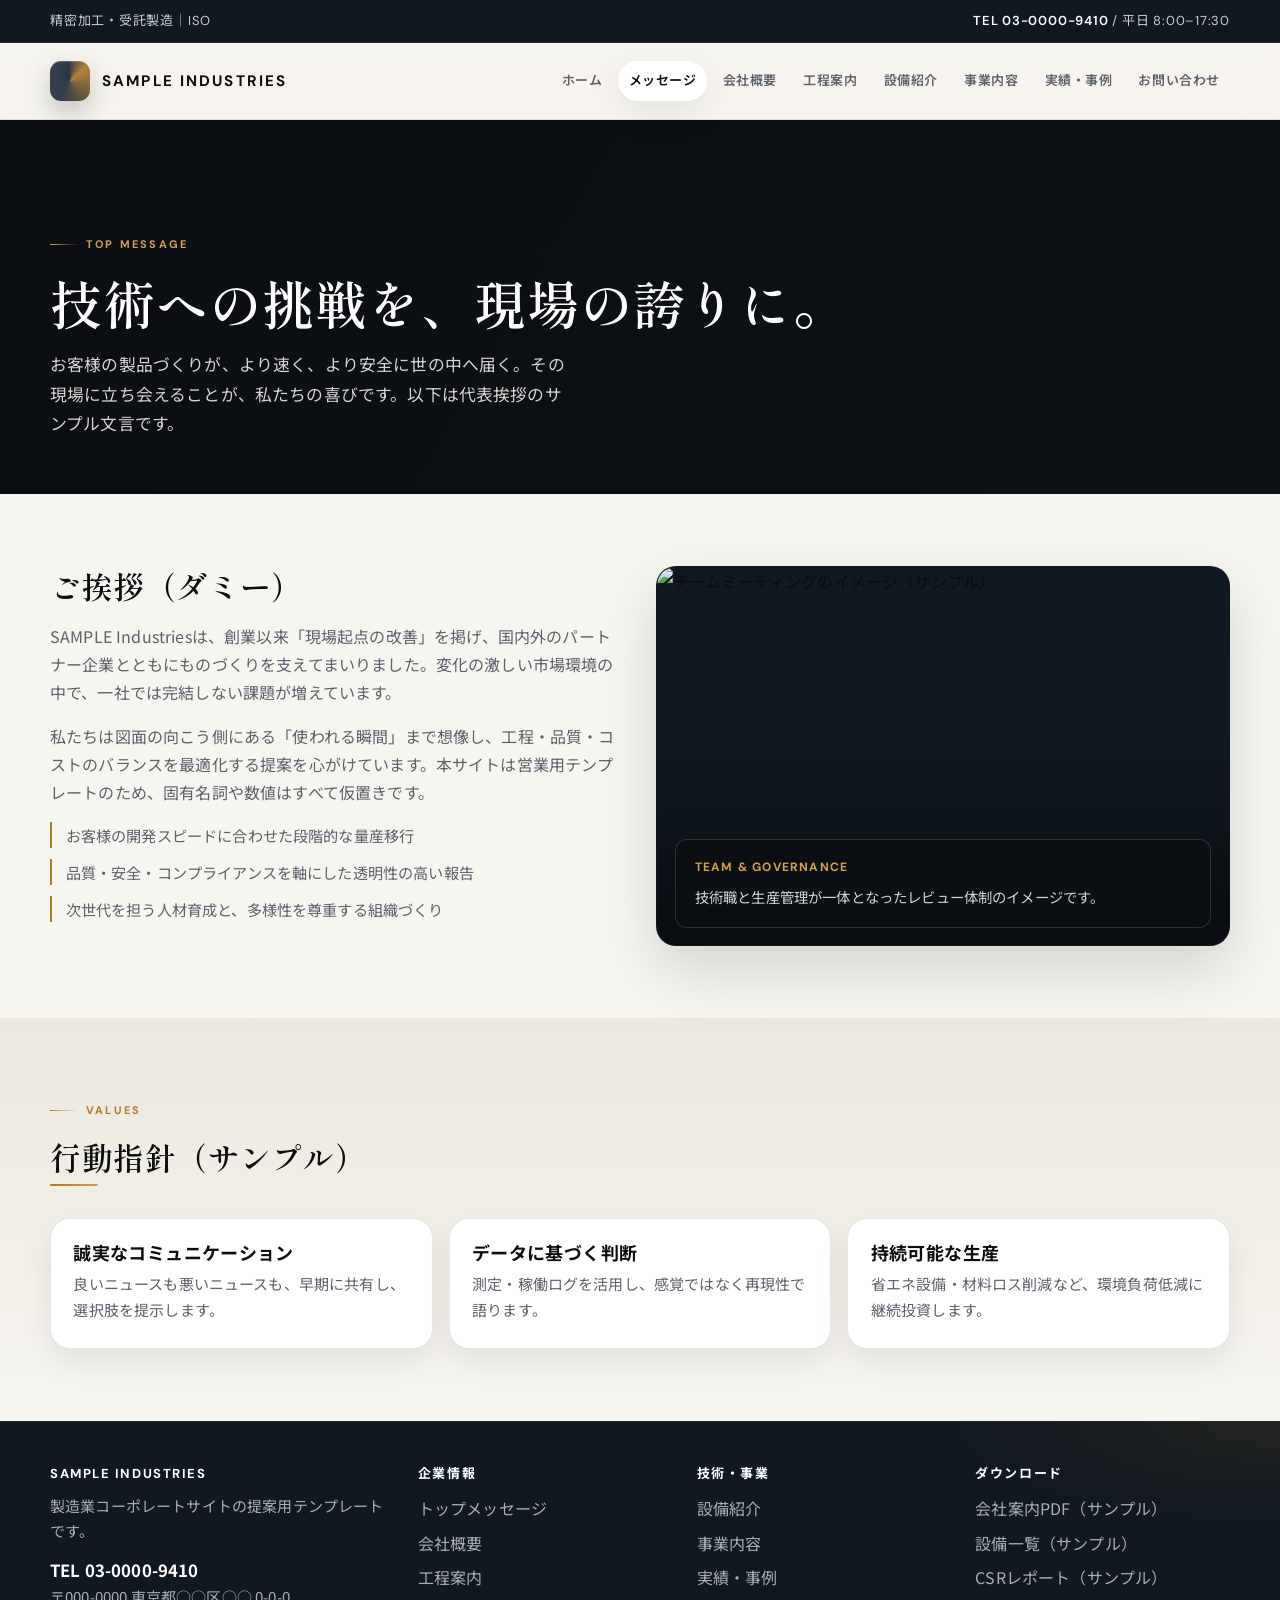
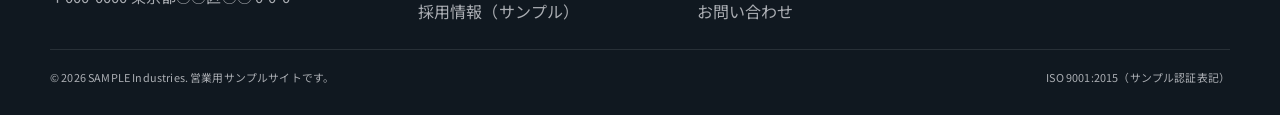
==== commit 9fb35864: "topbarCSS調整" ====
--- a/about.html
+++ b/about.html
@@ -15,7 +15,7 @@
   <body>
     <div class="topbar">
       <div class="container topbar-inner">
-        <div>精密加工・受託製造｜ISO 9001:2015（サンプル認証表記）</div>
+        <div>精密加工・受託製造｜ISO</div>
         <div><strong>TEL 03-0000-9410</strong> / 平日 8:00–17:30</div>
       </div>
     </div>
--- a/assets/css/style.css
+++ b/assets/css/style.css
@@ -86,7 +86,6 @@
   display: flex;
   align-items: center;
   justify-content: space-between;
-  gap: 1rem;
   flex-wrap: wrap;
 }
 
